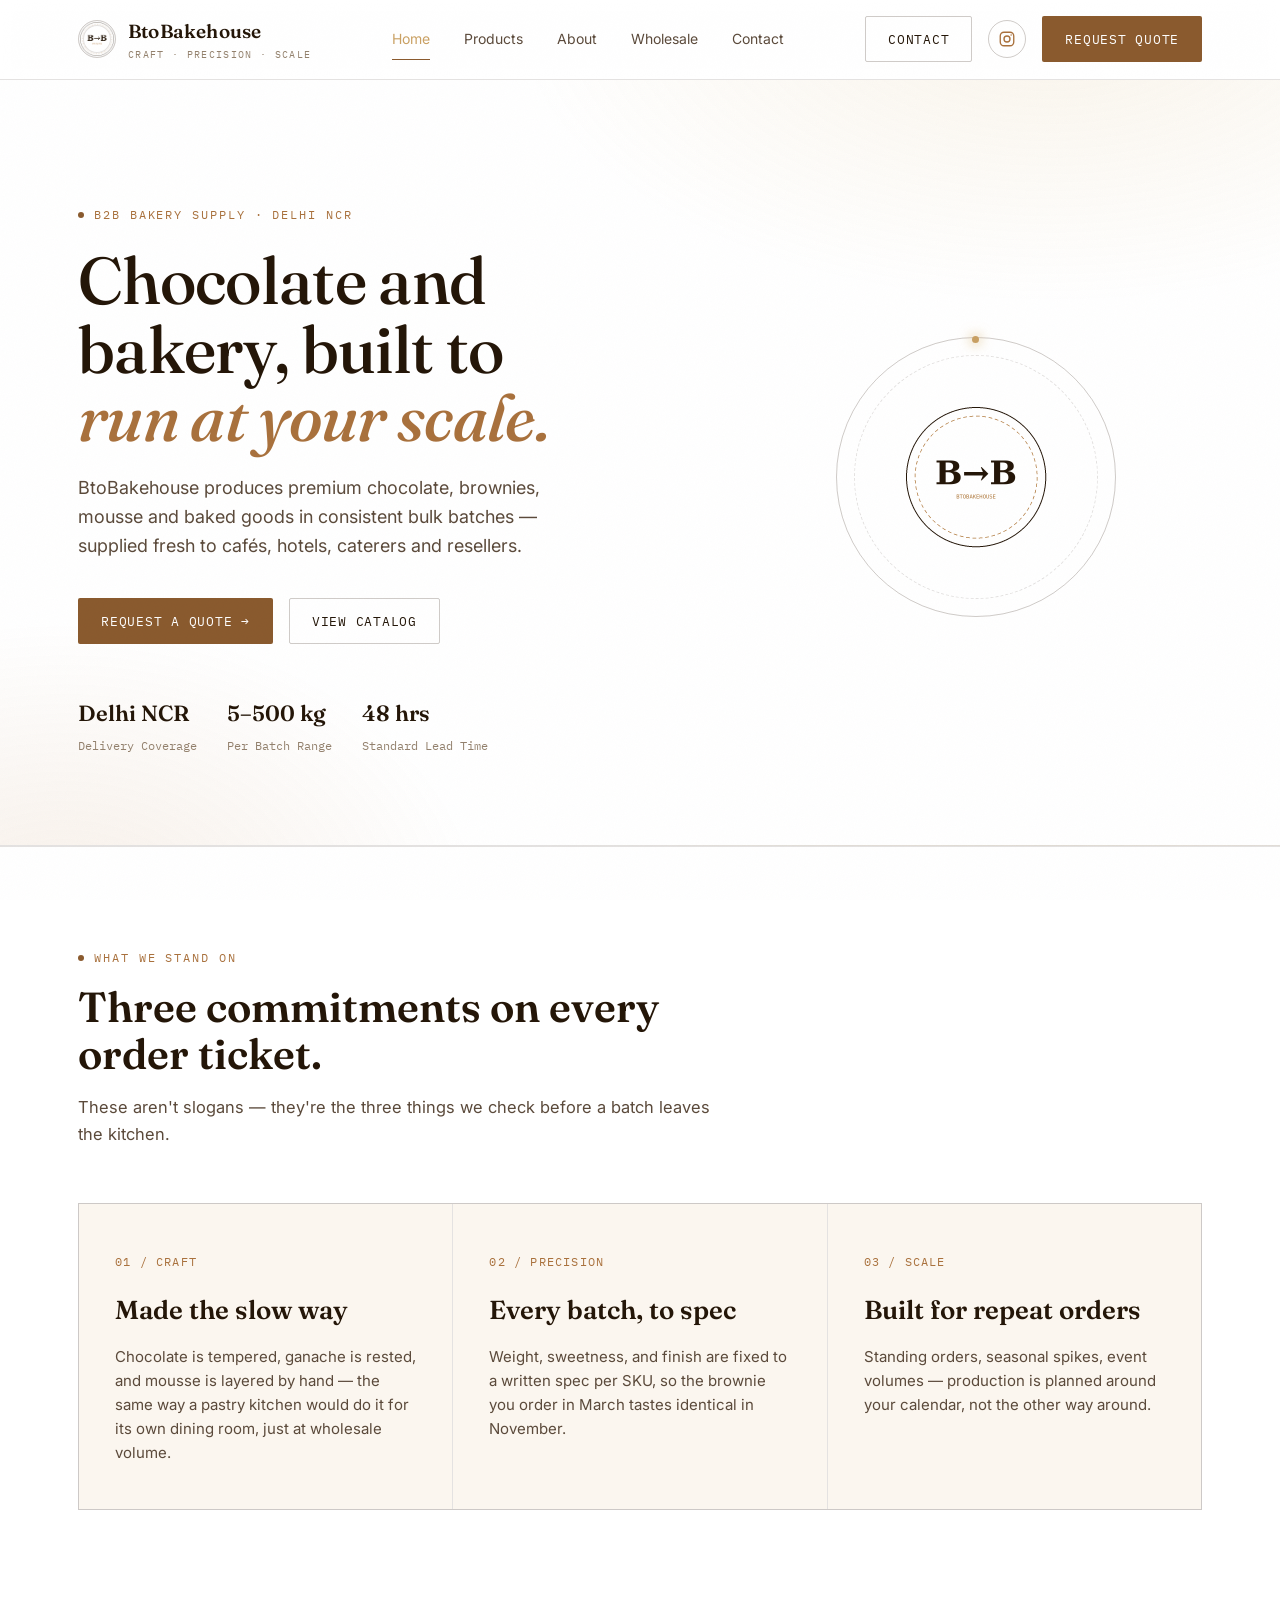
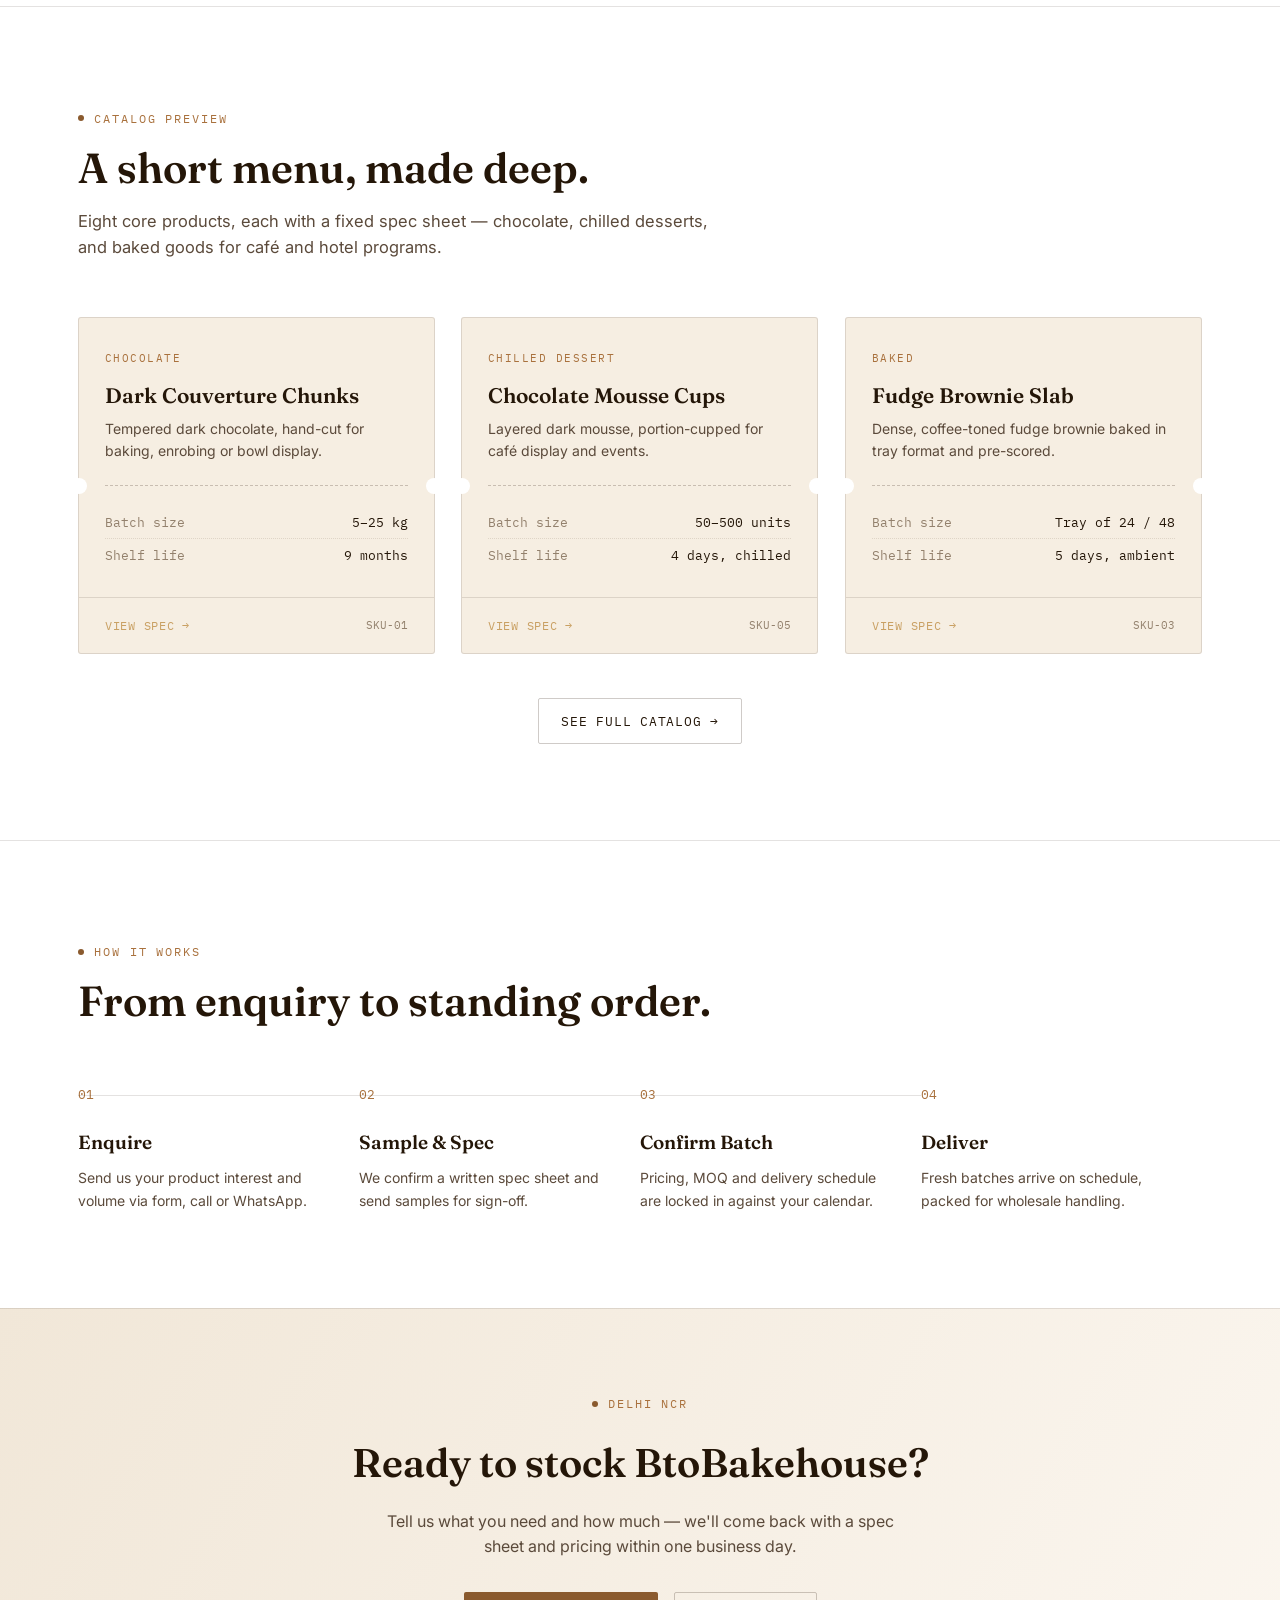
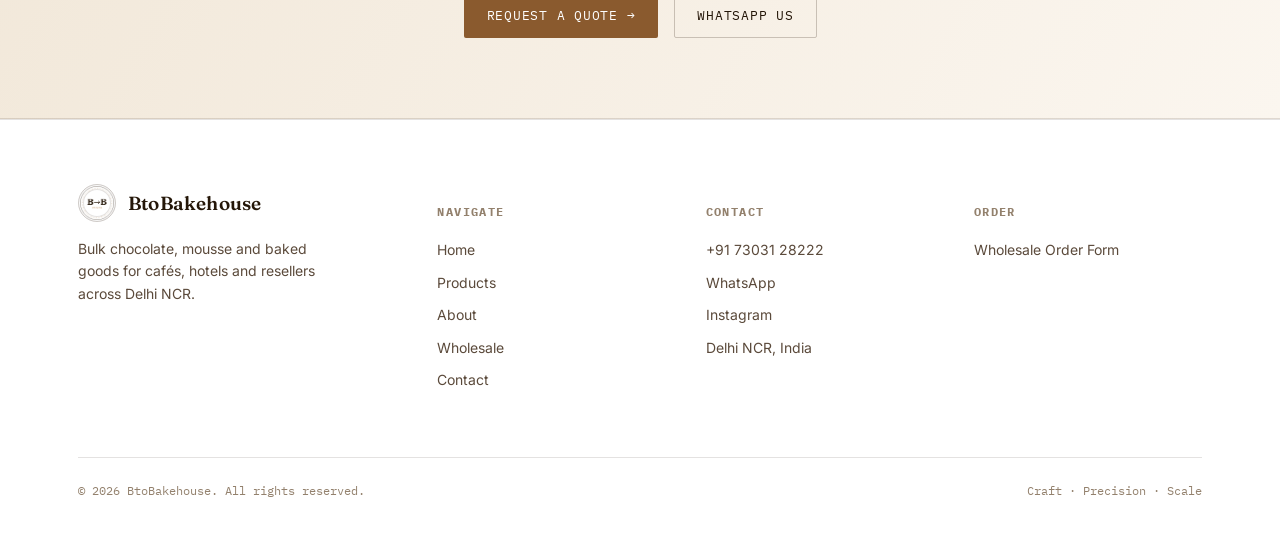
==== index.html @ 83337eb7 "Initital Commit" ====
<!DOCTYPE html>
<html lang="en">
<head>
<meta charset="UTF-8">
<meta name="viewport" content="width=device-width, initial-scale=1.0">
<title>BtoBakehouse — Wholesale Chocolate & Bakery, Delhi NCR</title>
<meta name="description" content="BtoBakehouse supplies premium chocolate, brownies, mousse and bakery items in bulk to cafés, hotels and resellers across Delhi NCR.">
<link rel="preconnect" href="https://fonts.googleapis.com">
<link href="https://fonts.googleapis.com/css2?family=Fraunces:ital,opsz,wght@0,9..144,400;0,9..144,500;0,9..144,600;1,9..144,500&family=Inter:wght@400;500;600;700&family=IBM+Plex+Mono:wght@400;500&display=swap" rel="stylesheet">
<link rel="icon" type="image/png" href="logo.png">
<link rel="stylesheet" href="styles.css">
</head>
<body>
<div class="grain"></div>

<header class="site-header">
  <nav class="nav">
    <a href="index.html" class="brand">
      <span class="brand-mark"><img src="logo.png" alt="BtoBakehouse logo"></span>
      <span>
        <span class="brand-word">BtoBakehouse</span>
        <span class="brand-sub">Craft · Precision · Scale</span>
      </span>
    </a>
    <div class="nav-links">
      <a href="index.html" class="active">Home</a>
      <a href="products.html">Products</a>
      <a href="about.html">About</a>
      <a href="wholesale.html">Wholesale</a>
      <a href="contact.html">Contact</a>
    </div>
    <div class="nav-cta">
      <a href="contact.html" class="btn btn-outline">Contact</a>
      <a href="https://www.instagram.com/btobakehouse" target="_blank" class="icon-btn" aria-label="BtoBakehouse on Instagram">
        <svg viewBox="0 0 24 24" fill="none" stroke="currentColor" stroke-width="1.8"><rect x="3" y="3" width="18" height="18" rx="5"/><circle cx="12" cy="12" r="4"/><circle cx="17.5" cy="6.5" r="1" fill="currentColor" stroke="none"/></svg>
      </a>
      <a href="https://docs.google.com/forms/d/e/1FAIpQLSc3XQClOhl44Nz95IVdDjMeJeumspqBdUyK6FssILV5liJzgw/viewform" target="_blank" class="btn btn-primary">Request Quote</a>
      <button class="nav-toggle" aria-label="Toggle menu">☰</button>
    </div>
  </nav>
</header>

<section class="hero">
  <div class="wrap hero-grid">
    <div>
      <span class="eyebrow">B2B Bakery Supply · Delhi NCR</span>
      <h1>Chocolate and<br>bakery, built to<br><em>run at your scale.</em></h1>
      <p class="hero-sub">BtoBakehouse produces premium chocolate, brownies, mousse and baked goods in consistent bulk batches — supplied fresh to cafés, hotels, caterers and resellers.</p>
      <div class="hero-cta">
        <a href="https://docs.google.com/forms/d/e/1FAIpQLSc3XQClOhl44Nz95IVdDjMeJeumspqBdUyK6FssILV5liJzgw/viewform" target="_blank" class="btn btn-primary">Request a Quote →</a>
        <a href="products.html" class="btn btn-outline">View Catalog</a>
      </div>
      <div class="hero-meta">
        <div><strong>Delhi NCR</strong>Delivery Coverage</div>
        <div><strong>5–500 kg</strong>Per Batch Range</div>
        <div><strong>48 hrs</strong>Standard Lead Time</div>
      </div>
    </div>
    <div class="hero-stamp-col">
      <div class="stamp">
        <div class="stamp-spin"><span class="orbit-dot"></span></div>
        <div class="stamp-inner">
          <img src="logo.png" alt="BtoBakehouse" style="width:150px;height:150px;">
        </div>
      </div>
    </div>
  </div>
</section>

<section class="border-top reveal">
  <div class="wrap">
    <div class="section-head">
      <span class="eyebrow">What we stand on</span>
      <h2>Three commitments on every order ticket.</h2>
      <p>These aren't slogans — they're the three things we check before a batch leaves the kitchen.</p>
    </div>
    <div class="pillars">
      <div class="pillar">
        <span class="mark">01 / CRAFT</span>
        <h3>Made the slow way</h3>
        <p>Chocolate is tempered, ganache is rested, and mousse is layered by hand — the same way a pastry kitchen would do it for its own dining room, just at wholesale volume.</p>
      </div>
      <div class="pillar">
        <span class="mark">02 / PRECISION</span>
        <h3>Every batch, to spec</h3>
        <p>Weight, sweetness, and finish are fixed to a written spec per SKU, so the brownie you order in March tastes identical in November.</p>
      </div>
      <div class="pillar">
        <span class="mark">03 / SCALE</span>
        <h3>Built for repeat orders</h3>
        <p>Standing orders, seasonal spikes, event volumes — production is planned around your calendar, not the other way around.</p>
      </div>
    </div>
  </div>
</section>

<section class="border-top reveal">
  <div class="wrap">
    <div class="section-head">
      <span class="eyebrow">Catalog preview</span>
      <h2>A short menu, made deep.</h2>
      <p>Eight core products, each with a fixed spec sheet — chocolate, chilled desserts, and baked goods for café and hotel programs.</p>
    </div>
    <div class="ticket-grid">
      <div class="ticket">
        <div class="ticket-top">
          <span class="ticket-cat">Chocolate</span>
          <h3>Dark Couverture Chunks</h3>
          <p class="desc">Tempered dark chocolate, hand-cut for baking, enrobing or bowl display.</p>
        </div>
        <div class="ticket-perf"></div>
        <div class="ticket-specs">
          <div class="spec-row"><span>Batch size</span><span>5–25 kg</span></div>
          <div class="spec-row"><span>Shelf life</span><span>9 months</span></div>
        </div>
        <div class="ticket-foot"><a href="products.html">View spec →</a><span class="ticket-id">SKU-01</span></div>
      </div>
      <div class="ticket">
        <div class="ticket-top">
          <span class="ticket-cat">Chilled Dessert</span>
          <h3>Chocolate Mousse Cups</h3>
          <p class="desc">Layered dark mousse, portion-cupped for café display and events.</p>
        </div>
        <div class="ticket-perf"></div>
        <div class="ticket-specs">
          <div class="spec-row"><span>Batch size</span><span>50–500 units</span></div>
          <div class="spec-row"><span>Shelf life</span><span>4 days, chilled</span></div>
        </div>
        <div class="ticket-foot"><a href="products.html">View spec →</a><span class="ticket-id">SKU-05</span></div>
      </div>
      <div class="ticket">
        <div class="ticket-top">
          <span class="ticket-cat">Baked</span>
          <h3>Fudge Brownie Slab</h3>
          <p class="desc">Dense, coffee-toned fudge brownie baked in tray format and pre-scored.</p>
        </div>
        <div class="ticket-perf"></div>
        <div class="ticket-specs">
          <div class="spec-row"><span>Batch size</span><span>Tray of 24 / 48</span></div>
          <div class="spec-row"><span>Shelf life</span><span>5 days, ambient</span></div>
        </div>
        <div class="ticket-foot"><a href="products.html">View spec →</a><span class="ticket-id">SKU-03</span></div>
      </div>
    </div>
    <div style="text-align:center;margin-top:44px;">
      <a href="products.html" class="btn btn-outline">See full catalog →</a>
    </div>
  </div>
</section>

<section class="border-top reveal">
  <div class="wrap">
    <div class="section-head">
      <span class="eyebrow">How it works</span>
      <h2>From enquiry to standing order.</h2>
    </div>
    <div class="process">
      <div class="step">
        <span class="step-num">01</span>
        <h4>Enquire</h4>
        <p>Send us your product interest and volume via form, call or WhatsApp.</p>
      </div>
      <div class="step">
        <span class="step-num">02</span>
        <h4>Sample & Spec</h4>
        <p>We confirm a written spec sheet and send samples for sign-off.</p>
      </div>
      <div class="step">
        <span class="step-num">03</span>
        <h4>Confirm Batch</h4>
        <p>Pricing, MOQ and delivery schedule are locked in against your calendar.</p>
      </div>
      <div class="step">
        <span class="step-num">04</span>
        <h4>Deliver</h4>
        <p>Fresh batches arrive on schedule, packed for wholesale handling.</p>
      </div>
    </div>
  </div>
</section>

<section class="cta-band reveal">
  <div class="wrap">
    <span class="eyebrow" style="justify-content:center;">Delhi NCR</span>
    <h2 style="margin-top:16px;">Ready to stock BtoBakehouse?</h2>
    <p>Tell us what you need and how much — we'll come back with a spec sheet and pricing within one business day.</p>
    <div class="hero-cta">
      <a href="https://docs.google.com/forms/d/e/1FAIpQLSc3XQClOhl44Nz95IVdDjMeJeumspqBdUyK6FssILV5liJzgw/viewform" target="_blank" class="btn btn-primary">Request a Quote →</a>
      <a href="https://wa.me/917303128222" target="_blank" class="btn btn-outline">WhatsApp Us</a>
    </div>
  </div>
</section>

<footer>
  <div class="wrap">
    <div class="footer-grid">
      <div class="footer-col">
        <div class="footer-brand-row">
          <span class="brand-mark"><img src="logo.png" alt="BtoBakehouse logo"></span>
          <span class="brand-word">BtoBakehouse</span>
        </div>
        <p style="max-width:260px;">Bulk chocolate, mousse and baked goods for cafés, hotels and resellers across Delhi NCR.</p>
      </div>
      <div class="footer-col">
        <h5>Navigate</h5>
        <a href="index.html">Home</a>
        <a href="products.html">Products</a>
        <a href="about.html">About</a>
        <a href="wholesale.html">Wholesale</a>
        <a href="contact.html">Contact</a>
      </div>
      <div class="footer-col">
        <h5>Contact</h5>
        <a href="tel:+917303128222">+91 73031 28222</a>
        <a href="https://wa.me/917303128222" target="_blank">WhatsApp</a>
        <a href="https://www.instagram.com/btobakehouse" target="_blank">Instagram</a>
        <p>Delhi NCR, India</p>
      </div>
      <div class="footer-col">
        <h5>Order</h5>
        <a href="https://docs.google.com/forms/d/e/1FAIpQLSc3XQClOhl44Nz95IVdDjMeJeumspqBdUyK6FssILV5liJzgw/viewform" target="_blank">Wholesale Order Form</a>
      </div>
    </div>
    <div class="footer-bottom">
      <span>© 2026 BtoBakehouse. All rights reserved.</span>
      <span>Craft · Precision · Scale</span>
    </div>
  </div>
</footer>

<script src="script.js"></script>
</body>
</html>
---- styles.css ----
/* ============================================================
   BtoBakehouse — Design System (Light / Mélange-inspired)
   Palette: white paper, warm caramel-brown ink, soft gold accents
   Type: Fraunces (display) / Inter (body) / IBM Plex Mono (spec data)
   ============================================================ */

:root{
  --cacao-950:#FFFFFF;      /* page background */
  --cacao-900:#FBF6EF;      /* alt section / input bg */
  --cacao-850:#F6EEE2;      /* card bg */
  --cacao-800:#F1E7D8;      /* deeper card bg */
  --cacao-700:#E4D3B8;      /* scrollbar thumb */
  --line: rgba(36,22,8,0.12);
  --line-strong: rgba(36,22,8,0.22);
  --parchment:#241608;      /* headings / primary ink */
  --parchment-dim:#5B4A3B;  /* body copy ink */
  --copper:#8A5A2E;         /* primary accent / button bg */
  --copper-light:#A9713D;   /* accent text / hover */
  --gold:#C9A063;           /* decorative gold */
  --ash:#93816D;            /* muted meta text */
  --cream:#241608;          /* default text tone (dark ink) */
  --success:#7E9E6C;

  --font-display: 'Fraunces', serif;
  --font-body: 'Inter', -apple-system, sans-serif;
  --font-mono: 'IBM Plex Mono', monospace;

  --container: 1180px;
}

*{box-sizing:border-box;}
html{scroll-behavior:smooth;}
body{
  margin:0;
  background:var(--cacao-950);
  color:var(--cream);
  font-family:var(--font-body);
  font-size:16px;
  line-height:1.6;
  -webkit-font-smoothing:antialiased;
  opacity:0;
  animation:page-in .6s ease forwards;
}
@keyframes page-in{to{opacity:1;}}

/* custom scrollbar */
::-webkit-scrollbar{width:11px;}
::-webkit-scrollbar-track{background:var(--cacao-950);}
::-webkit-scrollbar-thumb{background:var(--cacao-700);border:2px solid var(--cacao-950);border-radius:20px;}
::-webkit-scrollbar-thumb:hover{background:var(--copper);}
html{scrollbar-color:var(--cacao-700) var(--cacao-950);scrollbar-width:thin;}

/* scroll progress bar */
.scroll-progress{
  position:fixed;top:0;left:0;height:2px;background:linear-gradient(90deg,var(--copper),var(--gold));
  z-index:100;width:0%;transition:width .1s linear;
}
img{max-width:100%;display:block;}
a{color:inherit;text-decoration:none;}
h1,h2,h3,h4{font-family:var(--font-display);font-weight:600;margin:0;color:var(--parchment);}
p{margin:0;}
button{font-family:inherit;}
::selection{background:var(--copper);color:var(--cacao-950);}
:focus-visible{outline:2px solid var(--gold);outline-offset:3px;}

.wrap{max-width:var(--container);margin:0 auto;padding:0 28px;}

@media (prefers-reduced-motion: reduce){
  *{animation-duration:0.01ms !important;transition-duration:0.01ms !important;scroll-behavior:auto !important;}
}

/* ---------- texture ---------- */
.grain{
  position:fixed;inset:0;pointer-events:none;z-index:1;opacity:0.03;mix-blend-mode:multiply;
  background-image:url("data:image/svg+xml,%3Csvg xmlns='http://www.w3.org/2000/svg' width='120' height='120'%3E%3Cfilter id='n'%3E%3CfeTurbulence type='fractalNoise' baseFrequency='0.9' numOctaves='2' stitchTiles='stitch'/%3E%3C/filter%3E%3Crect width='100%25' height='100%25' filter='url(%23n)'/%3E%3C/svg%3E");
}

/* ---------- eyebrow / label ---------- */
.eyebrow{
  font-family:var(--font-mono);
  font-size:12px;
  letter-spacing:0.16em;
  text-transform:uppercase;
  color:var(--copper-light);
  display:inline-flex;
  align-items:center;
  gap:10px;
}
.eyebrow::before{content:'';width:6px;height:6px;border-radius:50%;background:var(--copper);display:inline-block;}

/* ---------- NAV ---------- */
.site-header{
  position:sticky;top:0;z-index:50;
  background:rgba(255,255,255,0.86);
  backdrop-filter:blur(10px);
  border-bottom:1px solid var(--line);
}
.nav{display:flex;align-items:center;justify-content:space-between;padding:16px 28px;max-width:var(--container);margin:0 auto;}
.brand{display:flex;align-items:center;gap:12px;}
.brand-mark{
  width:38px;height:38px;border-radius:50%;
  border:1px solid var(--line-strong);
  display:flex;align-items:center;justify-content:center;
  font-family:var(--font-mono);font-size:11px;color:var(--gold);letter-spacing:0.02em;
  box-shadow: inset 0 0 0 4px rgba(255,255,255,0.9), inset 0 0 0 5px var(--line);
  flex-shrink:0;
  overflow:hidden;
}
.brand-mark img{width:100%;height:100%;object-fit:cover;}
.brand-word{font-family:var(--font-display);font-size:19px;color:var(--parchment);font-weight:600;letter-spacing:0.01em;}
.brand-sub{display:block;font-family:var(--font-mono);font-size:9.5px;letter-spacing:0.14em;color:var(--ash);text-transform:uppercase;margin-top:1px;}

.icon-btn{
  width:38px;height:38px;border-radius:50%;border:1px solid var(--line-strong);
  display:flex;align-items:center;justify-content:center;color:var(--copper-light);
  transition:border-color .2s ease, color .2s ease, transform .2s ease;
  flex-shrink:0;
}
.icon-btn:hover{border-color:var(--gold);color:var(--copper);transform:translateY(-2px);}
.icon-btn svg{width:18px;height:18px;}

.nav-links{display:flex;align-items:center;gap:34px;}
.nav-links a{
  font-size:14px;color:var(--parchment-dim);position:relative;padding:4px 0;
  transition:color .2s ease;
}
.nav-links a::after{
  content:'';position:absolute;left:0;bottom:-6px;height:1px;width:0;background:var(--copper);
  transition:width .25s ease;
}
.nav-links a:hover::after{width:100%;}
.nav-links a:hover{color:var(--gold);}
.nav-links a.active{color:var(--gold);}
.nav-links a.active::after{width:100%;background:var(--copper);}

.btn{
  position:relative;overflow:hidden;
  display:inline-flex;align-items:center;gap:8px;
  font-family:var(--font-mono);font-size:12.5px;letter-spacing:0.06em;text-transform:uppercase;
  padding:12px 22px;border-radius:2px;border:1px solid transparent;
  transition:transform .2s ease, background .2s ease, border-color .2s ease, color .2s ease, box-shadow .25s ease;
  cursor:pointer;white-space:nowrap;
}
.btn::before{
  content:'';position:absolute;top:0;left:-120%;width:60%;height:100%;
  background:linear-gradient(120deg, transparent, rgba(255,255,255,0.25), transparent);
  transform:skewX(-20deg);transition:left .55s ease;
}
.btn:hover::before{left:130%;}
.btn-primary{background:var(--copper);color:var(--cacao-950);}
.btn-primary:hover{background:var(--copper-light);transform:translateY(-2px);box-shadow:0 12px 24px -12px rgba(138,90,46,0.4);}
.btn-outline{border-color:var(--line-strong);color:var(--parchment);}
.btn-outline:hover{border-color:var(--gold);color:var(--gold);transform:translateY(-2px);}
.btn-ghost{color:var(--gold);}
.btn-ghost:hover{color:var(--copper-light);}
.btn:active{transform:translateY(0) scale(0.98);}

.nav-cta{display:flex;align-items:center;gap:16px;}
.nav-toggle{display:none;background:none;border:1px solid var(--line-strong);color:var(--parchment);width:40px;height:40px;border-radius:2px;align-items:center;justify-content:center;}

@media (max-width:900px){
  .nav-links{position:fixed;top:71px;left:0;right:0;background:var(--cacao-900);flex-direction:column;align-items:flex-start;padding:20px 28px 28px;gap:18px;border-bottom:1px solid var(--line);transform:translateY(-8px);opacity:0;pointer-events:none;transition:opacity .2s ease, transform .2s ease;}
  .nav-links.open{opacity:1;transform:translateY(0);pointer-events:auto;}
  .nav-toggle{display:flex;}
  .nav-cta .btn-outline{display:none;}
}

/* ---------- HERO ---------- */
.hero{
  position:relative;
  padding:120px 0 90px;
  overflow:hidden;
  border-bottom:1px solid var(--line);
  background:
    radial-gradient(ellipse 900px 500px at 82% -10%, rgba(217,179,108,0.14), transparent 60%),
    radial-gradient(ellipse 700px 500px at 5% 110%, rgba(192,131,72,0.12), transparent 60%);
}
.hero-grid{display:grid;grid-template-columns:1.15fr 0.85fr;gap:60px;align-items:center;}
.hero .eyebrow{margin-bottom:22px;}
.hero h1{
  font-size:clamp(40px,6vw,66px);
  line-height:1.04;
  letter-spacing:-0.01em;
  font-weight:500;
}
.hero h1 em{font-style:italic;color:var(--copper-light);font-weight:500;}
.hero-sub{font-size:18px;color:var(--parchment-dim);max-width:520px;margin-top:22px;}
.hero-cta{display:flex;gap:16px;margin-top:38px;flex-wrap:wrap;}
.hero-meta{display:flex;gap:30px;margin-top:52px;flex-wrap:wrap;}
.hero-meta div{font-family:var(--font-mono);font-size:12px;color:var(--ash);}
.hero-meta strong{display:block;font-family:var(--font-display);font-size:22px;color:var(--parchment);font-weight:600;margin-bottom:4px;}

.hero-stamp-col{display:flex;justify-content:center;}

/* Signature stamp: concentric ring badge echoing the brand mark */
.stamp{
  width:280px;height:280px;border-radius:50%;
  position:relative;
  display:flex;align-items:center;justify-content:center;
  flex-shrink:0;
}
.stamp::before{
  content:'';position:absolute;inset:0;border-radius:50%;
  border:1px solid var(--line-strong);
}
.stamp::after{
  content:'';position:absolute;inset:18px;border-radius:50%;
  border:1px dashed var(--line);
}
.stamp-inner{
  text-align:center;
  font-family:var(--font-mono);
}
.stamp-inner .arrow{font-family:var(--font-display);font-size:46px;color:var(--gold);letter-spacing:0.02em;display:block;font-weight:600;}
.stamp-inner .tagline{display:block;font-size:10px;letter-spacing:0.18em;text-transform:uppercase;color:var(--ash);margin-top:10px;}
.stamp-spin{animation:spin 50s linear infinite;position:absolute;inset:0;}
@keyframes spin{to{transform:rotate(360deg);}}
.stamp-spin .orbit-dot{
  position:absolute;top:-1px;left:50%;width:7px;height:7px;margin-left:-3.5px;
  border-radius:50%;background:var(--gold);box-shadow:0 0 12px 2px rgba(217,179,108,0.6);
}
.stamp-inner{animation:breathe 6s ease-in-out infinite;}
@keyframes breathe{0%,100%{transform:scale(1);}50%{transform:scale(1.035);}}

@media (max-width:900px){
  .hero-grid{grid-template-columns:1fr;}
  .hero-stamp-col{order:-1;margin-bottom:10px;}
  .stamp{width:190px;height:190px;}
}

/* ---------- SECTION scaffolding ---------- */
section{padding:96px 0;}
.section-tight{padding:64px 0;}
.section-head{max-width:640px;margin-bottom:56px;}
.section-head h2{font-size:clamp(28px,4vw,42px);margin-top:16px;line-height:1.12;}
.section-head p{color:var(--parchment-dim);margin-top:16px;font-size:16.5px;}
.border-top{border-top:1px solid var(--line);}
.on-parchment{background:var(--parchment);color:var(--cacao-950);}
.on-parchment h2,.on-parchment h3,.on-parchment h4{color:var(--cacao-950);}
.on-parchment .eyebrow{color:var(--gold);}
.on-parchment p{color:#D8C7B3;}

/* ---------- PILLARS ---------- */
.pillars{display:grid;grid-template-columns:repeat(3,1fr);gap:1px;background:var(--line);border:1px solid var(--line);}
.pillar{background:var(--cacao-900);padding:44px 36px;}
.pillar .mark{font-family:var(--font-mono);font-size:12px;color:var(--copper-light);letter-spacing:0.1em;}
.pillar h3{font-size:26px;margin-top:16px;}
.pillar p{color:var(--parchment-dim);margin-top:14px;font-size:15px;}
@media (max-width:800px){.pillars{grid-template-columns:1fr;}}

/* ---------- SPEC TICKET (signature product card) ---------- */
.ticket-grid{display:grid;grid-template-columns:repeat(3,1fr);gap:26px;}
@media (max-width:980px){.ticket-grid{grid-template-columns:repeat(2,1fr);}}
@media (max-width:640px){.ticket-grid{grid-template-columns:1fr;}}

.ticket-grid{perspective:1200px;}
.ticket{
  background:var(--cacao-850);
  border:1px solid var(--line);
  border-radius:3px;
  position:relative;
  display:flex;flex-direction:column;
  transition:border-color .25s ease, transform .25s ease, box-shadow .25s ease;
  transform-style:preserve-3d;
  will-change:transform;
}
.ticket:hover{
  border-color:var(--line-strong);
  box-shadow:0 24px 46px -26px rgba(36,22,8,0.28), 0 0 0 1px var(--line-strong);
}
.ticket::after{
  content:'';position:absolute;inset:0;border-radius:3px;pointer-events:none;
  background:radial-gradient(220px circle at var(--mx,50%) var(--my,50%), rgba(217,179,108,0.09), transparent 60%);
  opacity:0;transition:opacity .3s ease;
}
.ticket:hover::after{opacity:1;}
.ticket-top{padding:26px 26px 22px;}
.ticket-cat{font-family:var(--font-mono);font-size:10.5px;letter-spacing:0.14em;text-transform:uppercase;color:var(--copper-light);}
.ticket-top h3{font-size:21px;margin-top:12px;line-height:1.25;}
.ticket-top .desc{color:var(--parchment-dim);font-size:14px;margin-top:10px;}

.ticket-perf{
  position:relative;
  border-top:1px dashed var(--line-strong);
  margin:0 26px;
}
.ticket-perf::before,.ticket-perf::after{
  content:'';position:absolute;top:-8px;width:16px;height:16px;border-radius:50%;background:var(--cacao-950);
}
.ticket-perf::before{left:-34px;}
.ticket-perf::after{right:-34px;}

.ticket-specs{padding:20px 26px 26px;font-family:var(--font-mono);font-size:12.5px;flex:1;}
.spec-row{display:flex;justify-content:space-between;gap:10px;padding:6px 0;color:var(--ash);border-bottom:1px dotted rgba(156,140,121,0.25);}
.spec-row:last-child{border-bottom:none;}
.spec-row span:last-child{color:var(--cream);text-align:right;}

.ticket-foot{padding:18px 26px;border-top:1px solid var(--line);display:flex;justify-content:space-between;align-items:center;}
.ticket-foot a{font-family:var(--font-mono);font-size:12px;letter-spacing:0.06em;text-transform:uppercase;color:var(--gold);}
.ticket-foot a:hover{color:var(--copper-light);}
.ticket-id{font-family:var(--font-mono);font-size:10.5px;color:var(--ash);}

/* ---------- PROCESS STEPS ---------- */
.process{display:grid;grid-template-columns:repeat(4,1fr);gap:0;position:relative;}
.step{padding:0 28px 0 0;position:relative;}
.step:not(:last-child)::after{
  content:'';position:absolute;top:14px;right:0;width:100%;height:1px;background:var(--line);
}
.step-num{font-family:var(--font-mono);font-size:13px;color:var(--copper-light);}
.step h4{font-size:19px;margin-top:20px;}
.step p{color:var(--parchment-dim);font-size:14px;margin-top:10px;}
@media (max-width:900px){.process{grid-template-columns:1fr;gap:36px;}.step:not(:last-child)::after{display:none;}}

/* ---------- CTA BAND ---------- */
.cta-band{
  background:linear-gradient(120deg, var(--cacao-800), var(--cacao-900));
  border-top:1px solid var(--line);border-bottom:1px solid var(--line);
  padding:80px 0;text-align:center;
}
.cta-band h2{font-size:clamp(28px,4vw,40px);}
.cta-band p{color:var(--parchment-dim);margin-top:14px;max-width:520px;margin-inline:auto;}
.cta-band .hero-cta{justify-content:center;margin-top:32px;}

/* ---------- FOOTER ---------- */
footer{border-top:1px solid var(--line);padding:64px 0 32px;}
.footer-grid{display:grid;grid-template-columns:1.4fr 1fr 1fr 1fr;gap:40px;}
.footer-col h5{font-family:var(--font-mono);font-size:11.5px;letter-spacing:0.12em;text-transform:uppercase;color:var(--ash);margin-bottom:18px;}
.footer-col a,.footer-col p{display:block;color:var(--parchment-dim);font-size:14px;margin-bottom:10px;}
.footer-col a:hover{color:var(--gold);}
.footer-brand-row{display:flex;align-items:center;gap:12px;margin-bottom:16px;}
.footer-bottom{display:flex;justify-content:space-between;align-items:center;margin-top:56px;padding-top:24px;border-top:1px solid var(--line);font-family:var(--font-mono);font-size:11.5px;color:var(--ash);flex-wrap:wrap;gap:10px;}
@media (max-width:800px){.footer-grid{grid-template-columns:1fr 1fr;}}

/* ---------- REVEAL ---------- */
.reveal{opacity:0;transform:translateY(18px);transition:opacity .7s cubic-bezier(.2,.7,.3,1), transform .7s cubic-bezier(.2,.7,.3,1);}
.reveal.in{opacity:1;transform:translateY(0);}
.ticket-grid .ticket, .pillars .pillar, .process .step{opacity:0;transform:translateY(16px);transition:opacity .6s ease, transform .6s ease;}
.reveal.in .ticket-grid .ticket, .reveal.in .pillars .pillar, .reveal.in .process .step{opacity:1;transform:translateY(0);}
.ticket-grid .ticket:nth-child(1),.pillars .pillar:nth-child(1),.process .step:nth-child(1){transition-delay:.05s;}
.ticket-grid .ticket:nth-child(2),.pillars .pillar:nth-child(2),.process .step:nth-child(2){transition-delay:.15s;}
.ticket-grid .ticket:nth-child(3),.pillars .pillar:nth-child(3),.process .step:nth-child(3){transition-delay:.25s;}
.ticket-grid .ticket:nth-child(4),.process .step:nth-child(4){transition-delay:.35s;}
.ticket-grid .ticket:nth-child(5){transition-delay:.45s;}
.ticket-grid .ticket:nth-child(6){transition-delay:.55s;}
.ticket-grid .ticket:nth-child(7){transition-delay:.65s;}
.ticket-grid .ticket:nth-child(8){transition-delay:.75s;}

/* ---------- PAGE HEADER (sub pages) ---------- */
.page-header{
  padding:150px 0 70px;
  border-bottom:1px solid var(--line);
  background: radial-gradient(ellipse 800px 400px at 90% 0%, rgba(217,179,108,0.12), transparent 60%);
}
.page-header h1{font-size:clamp(34px,5vw,54px);margin-top:18px;max-width:760px;}
.page-header p{color:var(--parchment-dim);margin-top:18px;max-width:560px;font-size:17px;}
.breadcrumb{font-family:var(--font-mono);font-size:11.5px;color:var(--ash);letter-spacing:0.06em;text-transform:uppercase;}
.breadcrumb a{color:var(--copper-light);}

/* ---------- TABLE ---------- */
.spec-table{width:100%;border-collapse:collapse;font-size:15px;}
.spec-table th{font-family:var(--font-mono);font-size:11.5px;letter-spacing:0.1em;text-transform:uppercase;color:var(--copper-light);text-align:left;padding:14px 18px;border-bottom:1px solid var(--line-strong);}
.spec-table td{padding:16px 18px;border-bottom:1px solid var(--line);color:var(--parchment-dim);}
.spec-table tr:last-child td{border-bottom:none;}
.spec-table td:first-child{color:var(--parchment);font-weight:500;}

/* ---------- FAQ ---------- */
.faq-item{border-bottom:1px solid var(--line);}
.faq-q{display:flex;justify-content:space-between;align-items:center;padding:24px 0;cursor:pointer;gap:20px;}
.faq-q h4{font-size:17px;font-weight:500;font-family:var(--font-body);}
.faq-q .plus{font-family:var(--font-mono);color:var(--copper-light);font-size:20px;transition:transform .25s ease;flex-shrink:0;}
.faq-item.open .plus{transform:rotate(45deg);}
.faq-a{max-height:0;overflow:hidden;transition:max-height .3s ease;}
.faq-a p{color:var(--parchment-dim);padding-bottom:22px;font-size:15px;max-width:640px;}

/* ---------- FORM ---------- */
.form-grid{display:grid;grid-template-columns:1fr 1fr;gap:22px;}
.field{display:flex;flex-direction:column;gap:8px;}
.field.full{grid-column:1/-1;}
.field label{font-family:var(--font-mono);font-size:11px;letter-spacing:0.08em;text-transform:uppercase;color:var(--ash);}
.field input,.field select,.field textarea{
  background:var(--cacao-900);border:1px solid var(--line-strong);border-radius:2px;padding:13px 14px;
  color:var(--cream);font-family:var(--font-body);font-size:15px;
}
.field input:focus,.field select:focus,.field textarea:focus{border-color:var(--gold);outline:none;}
.field textarea{resize:vertical;min-height:110px;}
@media (max-width:700px){.form-grid{grid-template-columns:1fr;}}

/* ---------- utility ---------- */
.mt-8{margin-top:8px;}
.two-col{display:grid;grid-template-columns:1fr 1fr;gap:60px;align-items:start;}
@media (max-width:900px){.two-col{grid-template-columns:1fr;}}
.tag-row{display:flex;gap:10px;flex-wrap:wrap;margin-top:20px;}
.tag{font-family:var(--font-mono);font-size:11.5px;letter-spacing:0.04em;padding:7px 14px;border:1px solid var(--line-strong);border-radius:20px;color:var(--parchment-dim);}

.info-card{background:var(--cacao-850);border:1px solid var(--line);padding:32px;border-radius:3px;}
.info-card h4{font-size:12px;font-family:var(--font-mono);letter-spacing:0.1em;text-transform:uppercase;color:var(--copper-light);margin-bottom:14px;}
.info-card .big{font-family:var(--font-display);font-size:22px;color:var(--parchment);}
.info-card p{color:var(--parchment-dim);font-size:14px;margin-top:8px;}
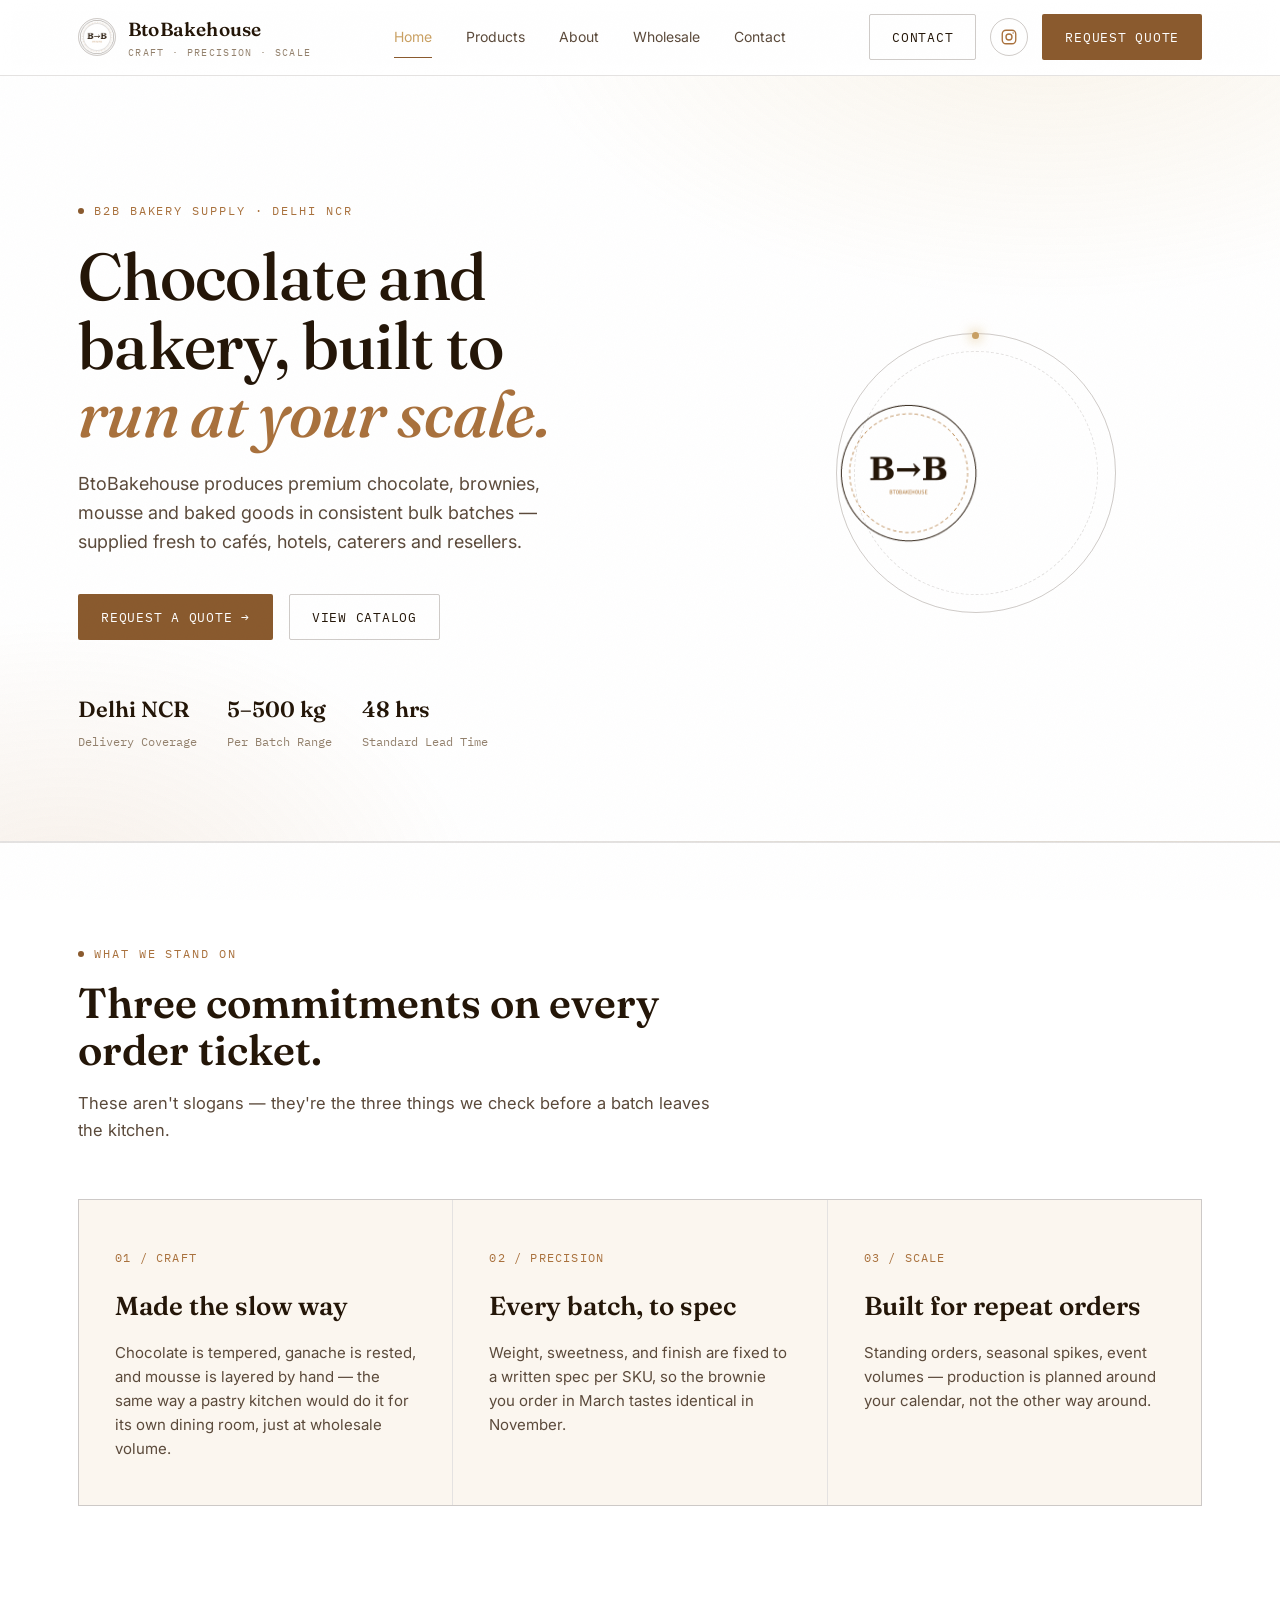
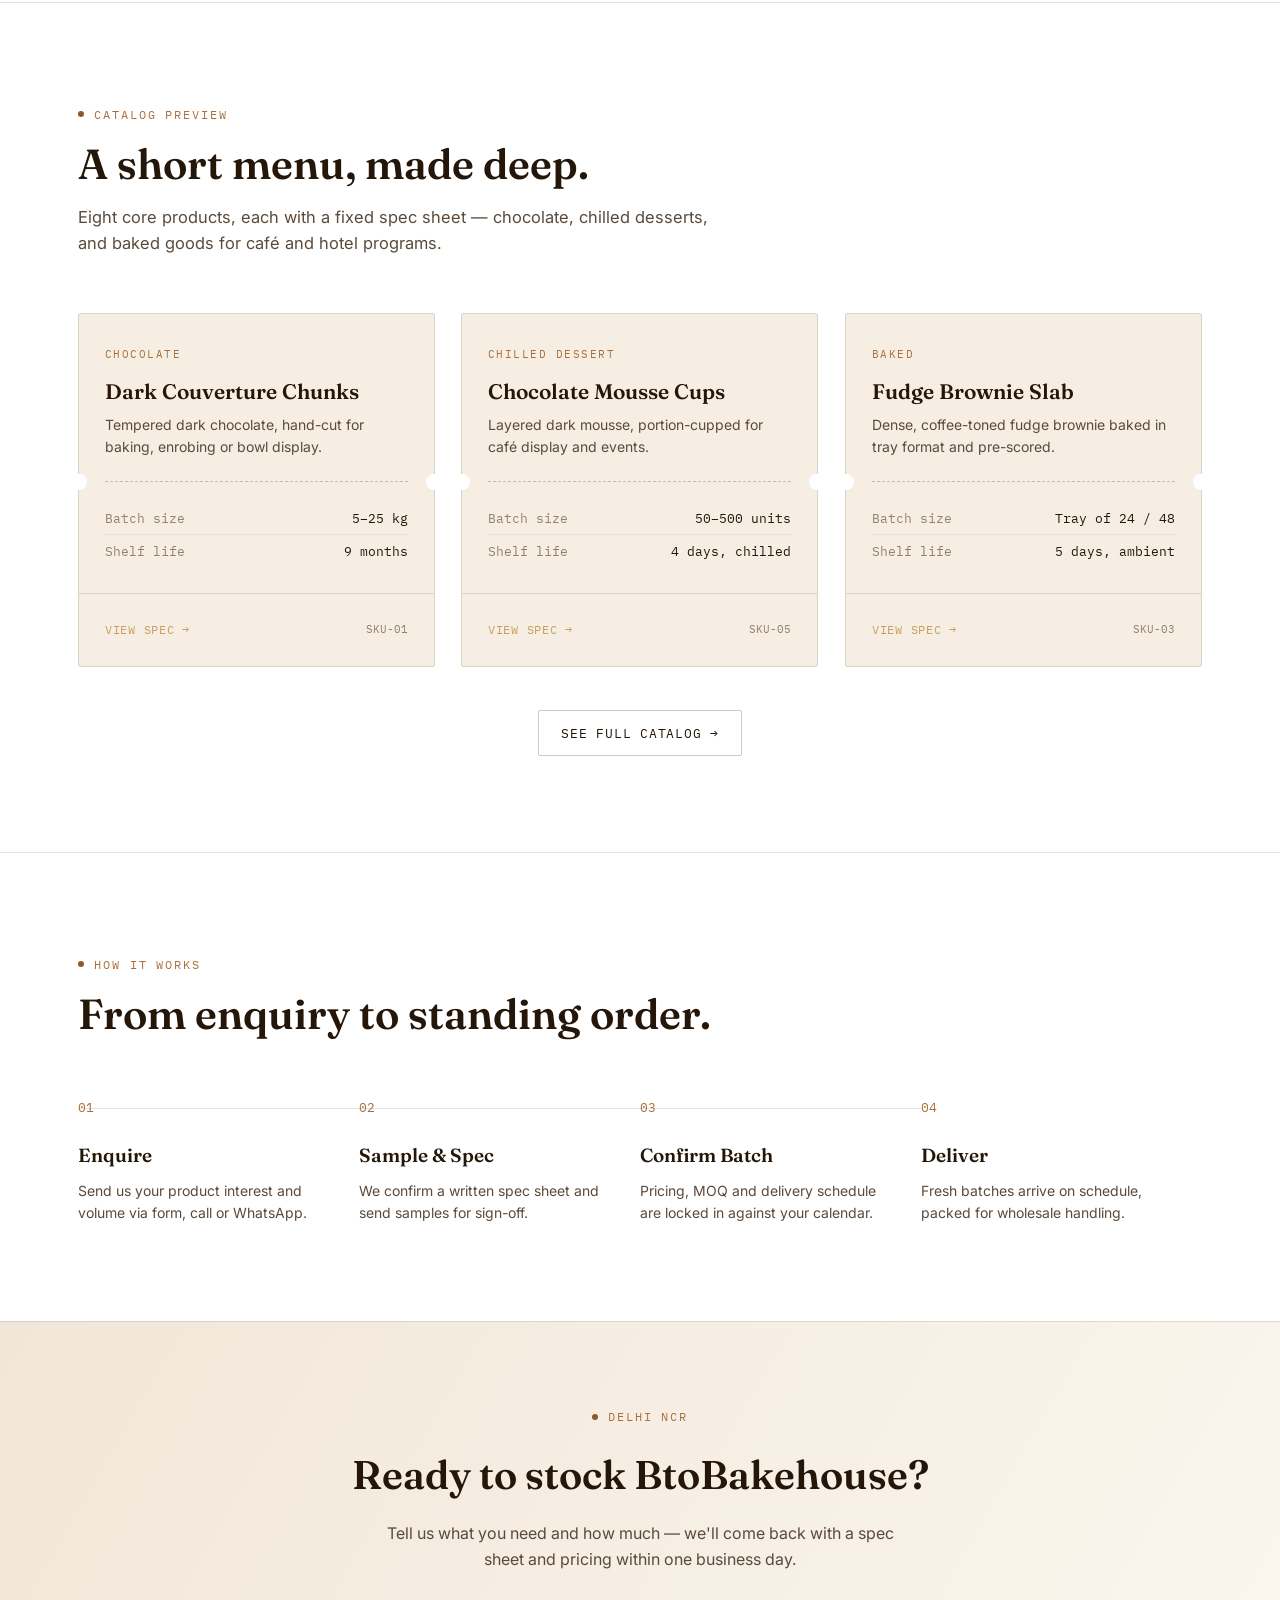
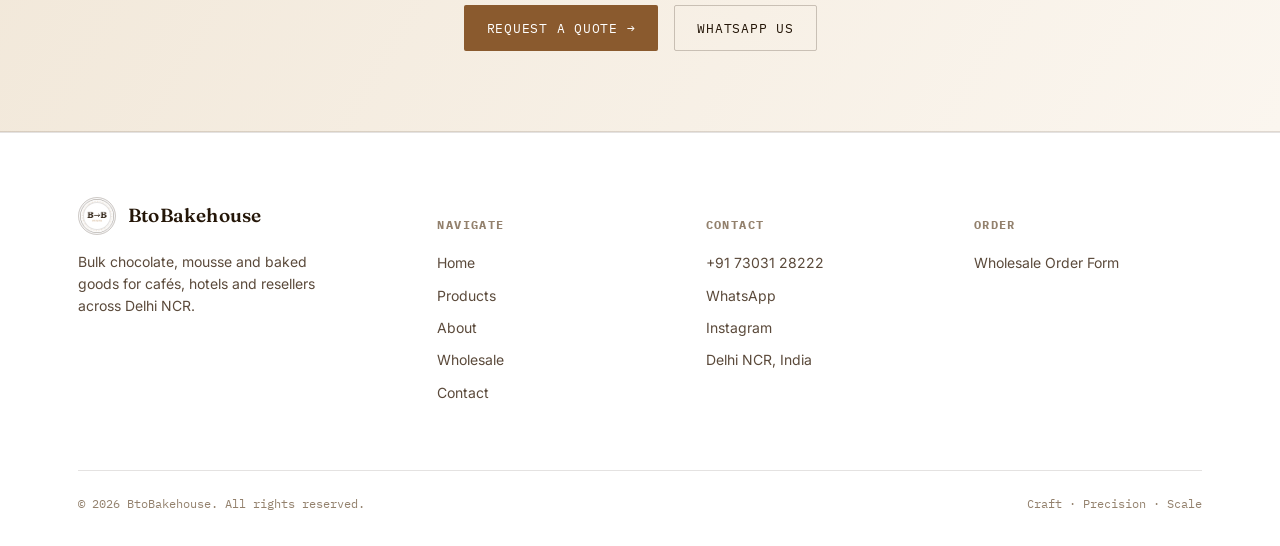
==== commit e3d69e81: "Fixed for mobile" ====
--- a/index.html
+++ b/index.html
@@ -34,7 +34,7 @@
       <a href="https://www.instagram.com/btobakehouse" target="_blank" class="icon-btn" aria-label="BtoBakehouse on Instagram">
         <svg viewBox="0 0 24 24" fill="none" stroke="currentColor" stroke-width="1.8"><rect x="3" y="3" width="18" height="18" rx="5"/><circle cx="12" cy="12" r="4"/><circle cx="17.5" cy="6.5" r="1" fill="currentColor" stroke="none"/></svg>
       </a>
-      <a href="https://docs.google.com/forms/d/e/1FAIpQLSc3XQClOhl44Nz95IVdDjMeJeumspqBdUyK6FssILV5liJzgw/viewform" target="_blank" class="btn btn-primary">Request Quote</a>
+      <a href="https://docs.google.com/forms/d/e/1FAIpQLSc3XQClOhl44Nz95IVdDjMeJeumspqBdUyK6FssILV5liJzgw/viewform" target="_blank" class="btn btn-primary"><span class="btn-text-full">Request Quote</span><span class="btn-text-short">Quote</span></a>
       <button class="nav-toggle" aria-label="Toggle menu">☰</button>
     </div>
   </nav>
@@ -60,7 +60,7 @@
       <div class="stamp">
         <div class="stamp-spin"><span class="orbit-dot"></span></div>
         <div class="stamp-inner">
-          <img src="logo.png" alt="BtoBakehouse" style="width:150px;height:150px;">
+          <img src="logo.png" alt="BtoBakehouse" style="width:52%;height:52%;">
         </div>
       </div>
     </div>
--- a/styles.css
+++ b/styles.css
@@ -63,6 +63,7 @@
 ::selection{background:var(--copper);color:var(--cacao-950);}
 :focus-visible{outline:2px solid var(--gold);outline-offset:3px;}
 
+html, body{overflow-x:hidden;max-width:100%;}
 .wrap{max-width:var(--container);margin:0 auto;padding:0 28px;}
 
 @media (prefers-reduced-motion: reduce){
@@ -95,7 +96,7 @@
   backdrop-filter:blur(10px);
   border-bottom:1px solid var(--line);
 }
-.nav{display:flex;align-items:center;justify-content:space-between;padding:16px 28px;max-width:var(--container);margin:0 auto;}
+.nav{display:flex;align-items:center;justify-content:space-between;padding:14px 28px;max-width:var(--container);margin:0 auto;gap:10px;}
 .brand{display:flex;align-items:center;gap:12px;}
 .brand-mark{
   width:38px;height:38px;border-radius:50%;
@@ -155,14 +156,31 @@
 .btn-ghost:hover{color:var(--copper-light);}
 .btn:active{transform:translateY(0) scale(0.98);}
 
-.nav-cta{display:flex;align-items:center;gap:16px;}
-.nav-toggle{display:none;background:none;border:1px solid var(--line-strong);color:var(--parchment);width:40px;height:40px;border-radius:2px;align-items:center;justify-content:center;}
+.nav-cta{display:flex;align-items:center;gap:14px;}
+.nav-toggle{display:none;background:none;border:1px solid var(--line-strong);color:var(--parchment);width:40px;height:40px;border-radius:2px;align-items:center;justify-content:center;flex-shrink:0;}
+.btn-text-short{display:none;}
 
 @media (max-width:900px){
-  .nav-links{position:fixed;top:71px;left:0;right:0;background:var(--cacao-900);flex-direction:column;align-items:flex-start;padding:20px 28px 28px;gap:18px;border-bottom:1px solid var(--line);transform:translateY(-8px);opacity:0;pointer-events:none;transition:opacity .2s ease, transform .2s ease;}
+  .nav-links{position:fixed;top:var(--header-h, 65px);left:0;right:0;background:var(--cacao-900);flex-direction:column;align-items:flex-start;padding:20px 24px 28px;gap:18px;border-bottom:1px solid var(--line);transform:translateY(-8px);opacity:0;pointer-events:none;transition:opacity .2s ease, transform .2s ease;max-height:calc(100vh - var(--header-h, 65px));overflow-y:auto;z-index:49;}
   .nav-links.open{opacity:1;transform:translateY(0);pointer-events:auto;}
+  .nav-links a{font-size:16px;padding:6px 0;width:100%;}
   .nav-toggle{display:flex;}
   .nav-cta .btn-outline{display:none;}
+}
+
+@media (max-width:560px){
+  .nav{padding:12px 18px;gap:8px;}
+  .nav-cta{gap:8px;}
+  .brand{gap:8px;}
+  .brand-mark{width:32px;height:32px;}
+  .brand-word{font-size:16px;}
+  .brand-sub{display:none;}
+  .icon-btn{width:34px;height:34px;}
+  .icon-btn svg{width:16px;height:16px;}
+  .nav-toggle{width:36px;height:36px;}
+  .nav-cta .btn-primary{padding:10px 14px;font-size:11px;}
+  .btn-text-full{display:none;}
+  .btn-text-short{display:inline;}
 }
 
 /* ---------- HERO ---------- */
@@ -295,8 +313,8 @@
 .spec-row:last-child{border-bottom:none;}
 .spec-row span:last-child{color:var(--cream);text-align:right;}
 
-.ticket-foot{padding:18px 26px;border-top:1px solid var(--line);display:flex;justify-content:space-between;align-items:center;}
-.ticket-foot a{font-family:var(--font-mono);font-size:12px;letter-spacing:0.06em;text-transform:uppercase;color:var(--gold);}
+.ticket-foot{padding:14px 26px;border-top:1px solid var(--line);display:flex;justify-content:space-between;align-items:center;}
+.ticket-foot a{font-family:var(--font-mono);font-size:12px;letter-spacing:0.06em;text-transform:uppercase;color:var(--gold);display:inline-flex;align-items:center;min-height:44px;}
 .ticket-foot a:hover{color:var(--copper-light);}
 .ticket-id{font-family:var(--font-mono);font-size:10.5px;color:var(--ash);}
 
@@ -330,6 +348,23 @@
 .footer-brand-row{display:flex;align-items:center;gap:12px;margin-bottom:16px;}
 .footer-bottom{display:flex;justify-content:space-between;align-items:center;margin-top:56px;padding-top:24px;border-top:1px solid var(--line);font-family:var(--font-mono);font-size:11.5px;color:var(--ash);flex-wrap:wrap;gap:10px;}
 @media (max-width:800px){.footer-grid{grid-template-columns:1fr 1fr;}}
+@media (max-width:700px){
+  section{padding:56px 0;}
+  .section-tight{padding:40px 0;}
+  .section-head{margin-bottom:36px;}
+  .hero{padding:44px 0 56px;}
+  .hero-cta{gap:12px;}
+  .hero-cta .btn{flex:1 1 auto;justify-content:center;text-align:center;}
+  .hero-meta{gap:22px;margin-top:36px;}
+  .page-header{padding:96px 0 44px;}
+  .cta-band{padding:52px 0;}
+  .cta-band .hero-cta{flex-direction:column;}
+  .cta-band .hero-cta .btn{width:100%;}
+  .footer-grid{grid-template-columns:1fr;gap:32px;}
+  footer{padding:48px 0 24px;}
+  .footer-bottom{margin-top:36px;flex-direction:column;align-items:flex-start;}
+  .wrap{padding:0 20px;}
+}
 
 /* ---------- REVEAL ---------- */
 .reveal{opacity:0;transform:translateY(18px);transition:opacity .7s cubic-bezier(.2,.7,.3,1), transform .7s cubic-bezier(.2,.7,.3,1);}
@@ -357,11 +392,18 @@
 .breadcrumb a{color:var(--copper-light);}
 
 /* ---------- TABLE ---------- */
-.spec-table{width:100%;border-collapse:collapse;font-size:15px;}
-.spec-table th{font-family:var(--font-mono);font-size:11.5px;letter-spacing:0.1em;text-transform:uppercase;color:var(--copper-light);text-align:left;padding:14px 18px;border-bottom:1px solid var(--line-strong);}
+.table-scroll{width:100%;overflow-x:auto;-webkit-overflow-scrolling:touch;position:relative;}
+.spec-table{width:100%;border-collapse:collapse;font-size:15px;min-width:640px;}
+.spec-table th{font-family:var(--font-mono);font-size:11.5px;letter-spacing:0.1em;text-transform:uppercase;color:var(--copper-light);text-align:left;padding:14px 18px;border-bottom:1px solid var(--line-strong);white-space:nowrap;}
 .spec-table td{padding:16px 18px;border-bottom:1px solid var(--line);color:var(--parchment-dim);}
 .spec-table tr:last-child td{border-bottom:none;}
 .spec-table td:first-child{color:var(--parchment);font-weight:500;}
+.table-hint{display:none;font-family:var(--font-mono);font-size:11px;color:var(--ash);margin-top:10px;}
+@media (max-width:700px){
+  .table-hint{display:block;}
+  .spec-table{font-size:13.5px;}
+  .spec-table th,.spec-table td{padding:12px 14px;}
+}
 
 /* ---------- FAQ ---------- */
 .faq-item{border-bottom:1px solid var(--line);}
@@ -379,11 +421,11 @@
 .field label{font-family:var(--font-mono);font-size:11px;letter-spacing:0.08em;text-transform:uppercase;color:var(--ash);}
 .field input,.field select,.field textarea{
   background:var(--cacao-900);border:1px solid var(--line-strong);border-radius:2px;padding:13px 14px;
-  color:var(--cream);font-family:var(--font-body);font-size:15px;
+  color:var(--cream);font-family:var(--font-body);font-size:16px;width:100%;
 }
 .field input:focus,.field select:focus,.field textarea:focus{border-color:var(--gold);outline:none;}
 .field textarea{resize:vertical;min-height:110px;}
-@media (max-width:700px){.form-grid{grid-template-columns:1fr;}}
+@media (max-width:700px){.form-grid{grid-template-columns:1fr;gap:18px;}}
 
 /* ---------- utility ---------- */
 .mt-8{margin-top:8px;}
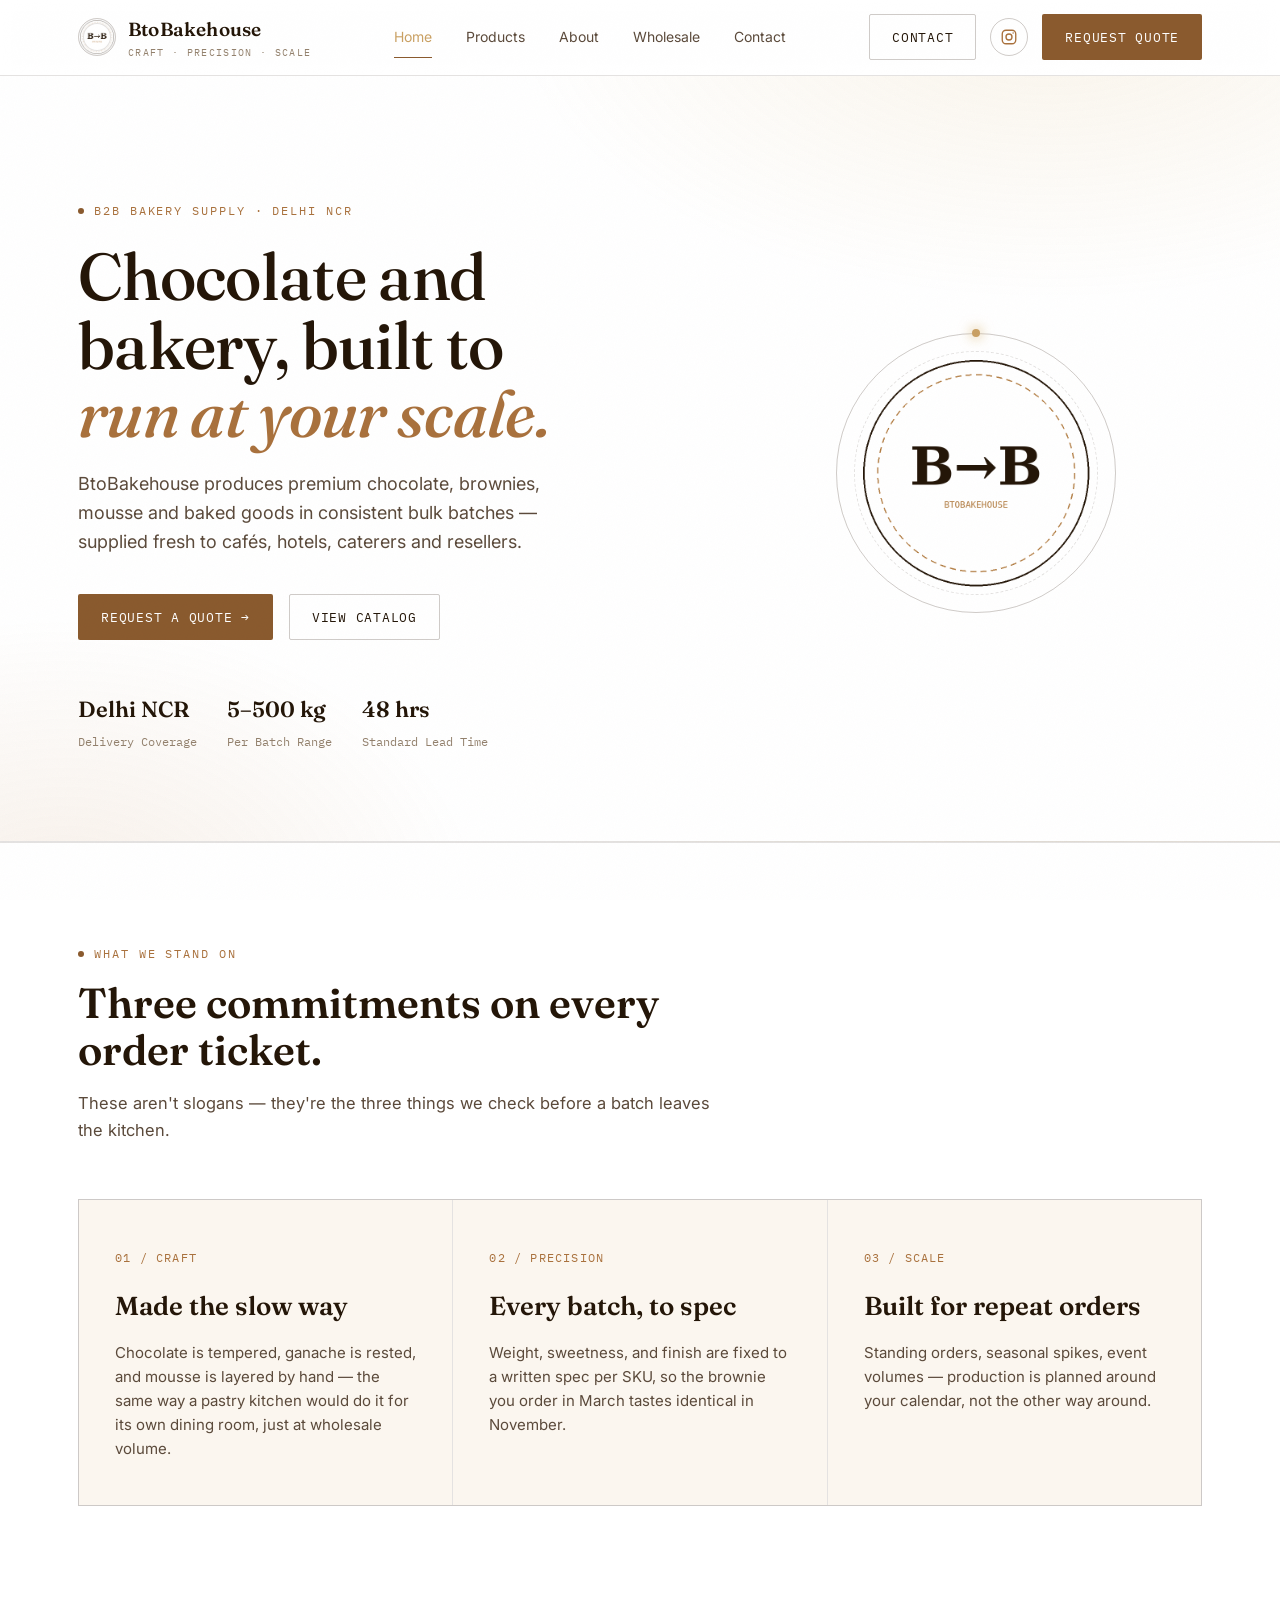
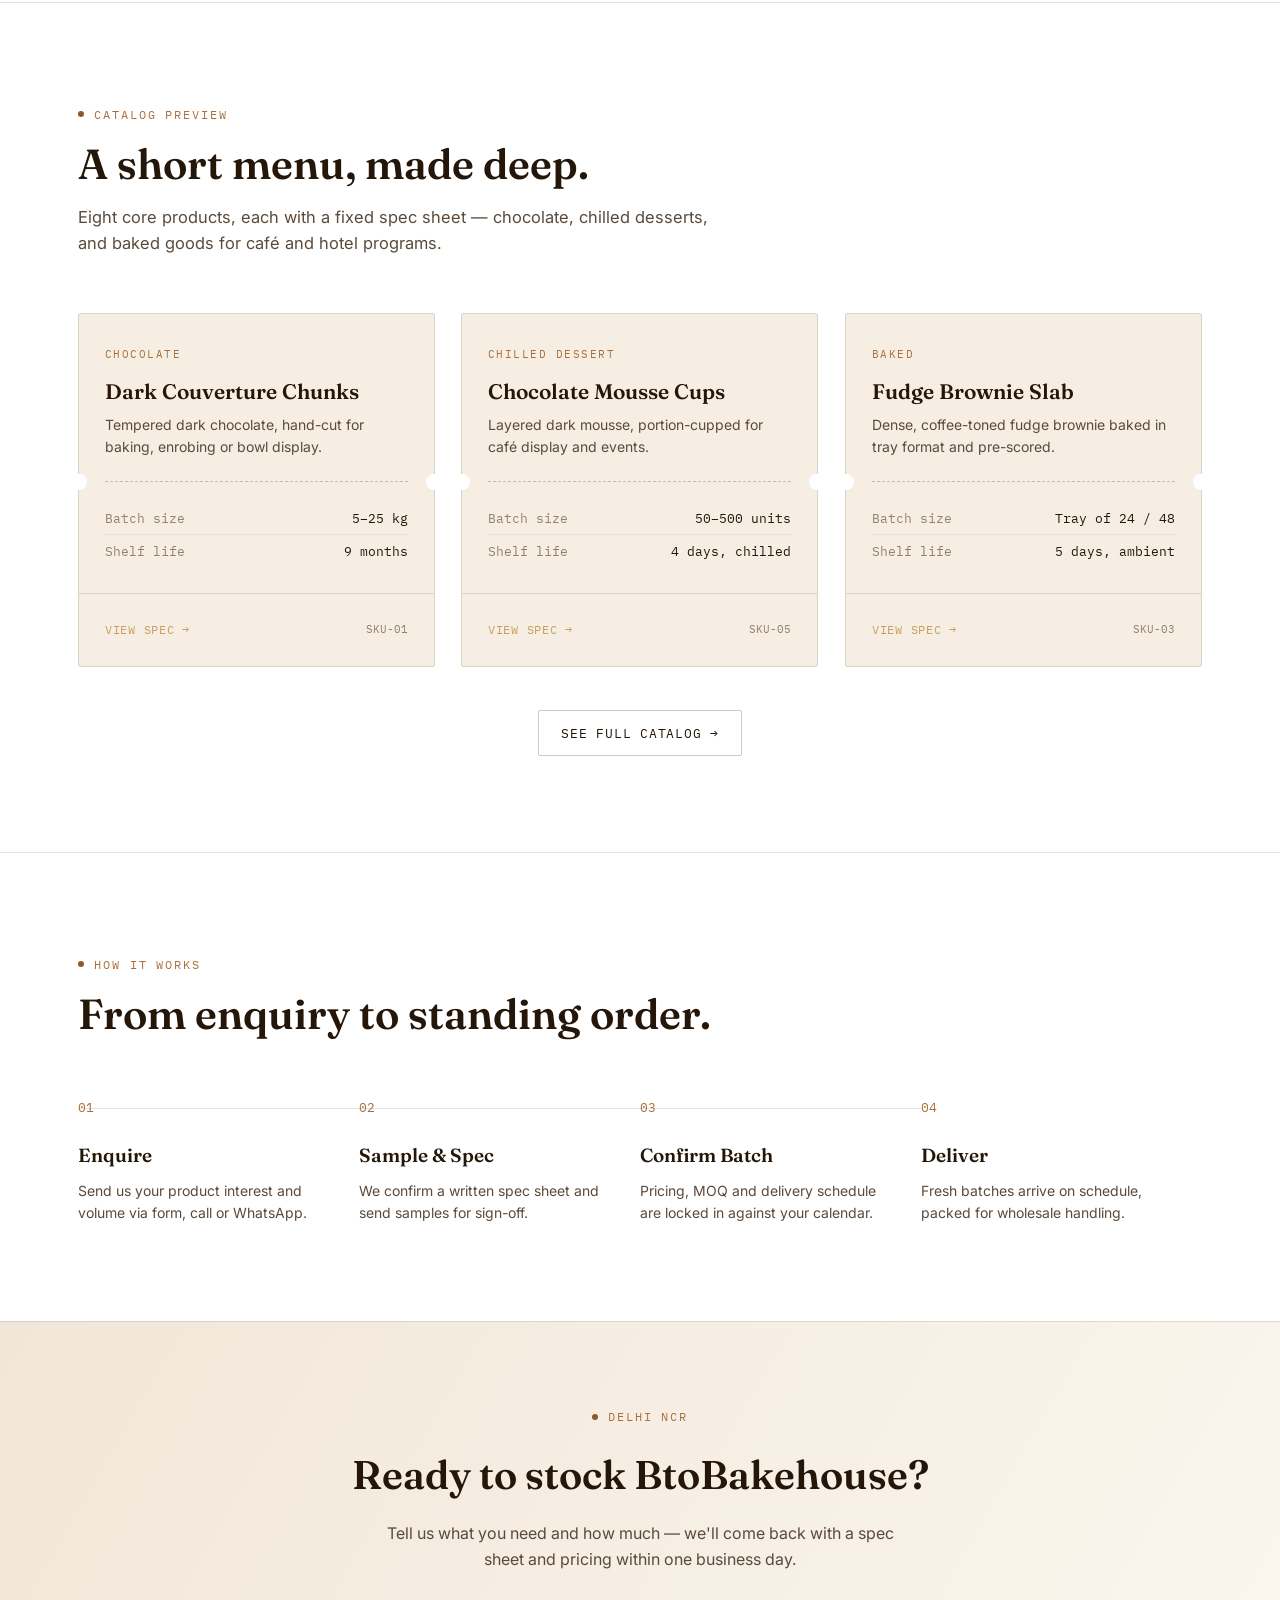
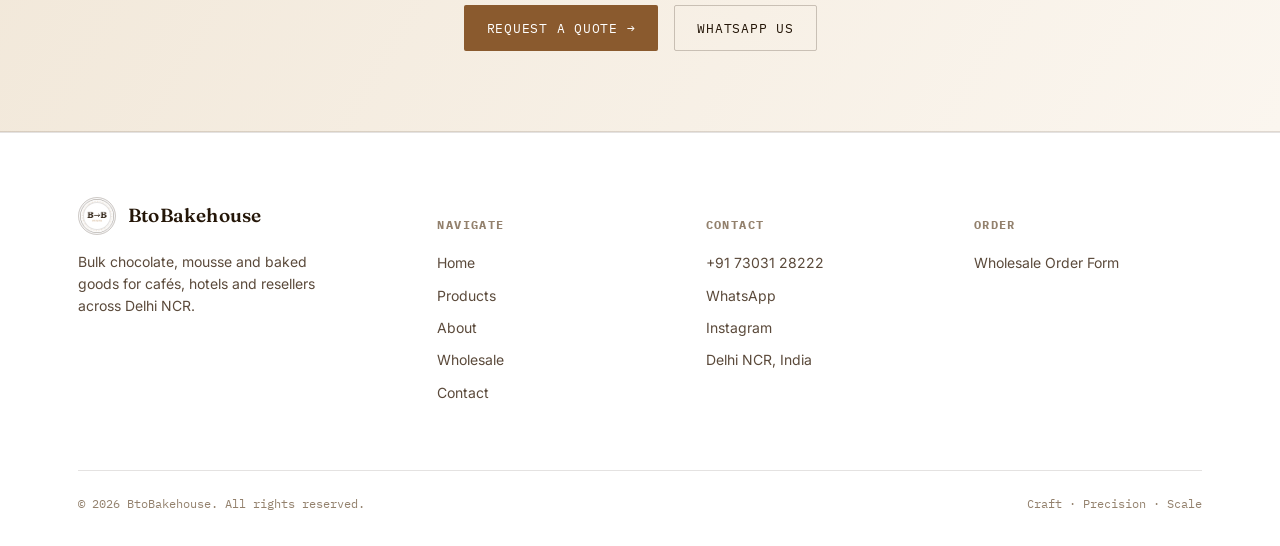
==== commit 2f169fcf: "Fixed animation and about page" ====
--- a/index.html
+++ b/index.html
@@ -59,8 +59,8 @@
     <div class="hero-stamp-col">
       <div class="stamp">
         <div class="stamp-spin"><span class="orbit-dot"></span></div>
-        <div class="stamp-inner">
-          <img src="logo.png" alt="BtoBakehouse" style="width:52%;height:52%;">
+        <div class="stamp-logo-frame">
+          <img src="logo.png" alt="BtoBakehouse logo">
         </div>
       </div>
     </div>
--- a/styles.css
+++ b/styles.css
@@ -214,36 +214,38 @@
 .stamp{
   width:280px;height:280px;border-radius:50%;
   position:relative;
-  display:flex;align-items:center;justify-content:center;
   flex-shrink:0;
 }
 .stamp::before{
   content:'';position:absolute;inset:0;border-radius:50%;
   border:1px solid var(--line-strong);
 }
-.stamp::after{
-  content:'';position:absolute;inset:18px;border-radius:50%;
+/* Logo frame sits at the exact same inset the old decorative ring used,
+   so the logo's own edge and the outer ring are truly concentric —
+   no more floating, off-center image inside unrelated circles. */
+.stamp-logo-frame{
+  position:absolute;inset:18px;border-radius:50%;overflow:hidden;
   border:1px dashed var(--line);
-}
-.stamp-inner{
-  text-align:center;
-  font-family:var(--font-mono);
-}
-.stamp-inner .arrow{font-family:var(--font-display);font-size:46px;color:var(--gold);letter-spacing:0.02em;display:block;font-weight:600;}
-.stamp-inner .tagline{display:block;font-size:10px;letter-spacing:0.18em;text-transform:uppercase;color:var(--ash);margin-top:10px;}
+  background:var(--cacao-950);
+}
+.stamp-logo-frame img{
+  position:absolute;inset:0;width:100%;height:100%;object-fit:cover;display:block;
+}
 .stamp-spin{animation:spin 50s linear infinite;position:absolute;inset:0;}
 @keyframes spin{to{transform:rotate(360deg);}}
 .stamp-spin .orbit-dot{
-  position:absolute;top:-1px;left:50%;width:7px;height:7px;margin-left:-3.5px;
+  position:absolute;top:0;left:50%;width:8px;height:8px;
+  transform:translate(-50%,-50%);
   border-radius:50%;background:var(--gold);box-shadow:0 0 12px 2px rgba(217,179,108,0.6);
 }
-.stamp-inner{animation:breathe 6s ease-in-out infinite;}
+.stamp-logo-frame{animation:breathe 6s ease-in-out infinite;}
 @keyframes breathe{0%,100%{transform:scale(1);}50%{transform:scale(1.035);}}
 
 @media (max-width:900px){
   .hero-grid{grid-template-columns:1fr;}
   .hero-stamp-col{order:-1;margin-bottom:10px;}
   .stamp{width:190px;height:190px;}
+  .stamp-logo-frame{inset:12px;}
 }
 
 /* ---------- SECTION scaffolding ---------- */
